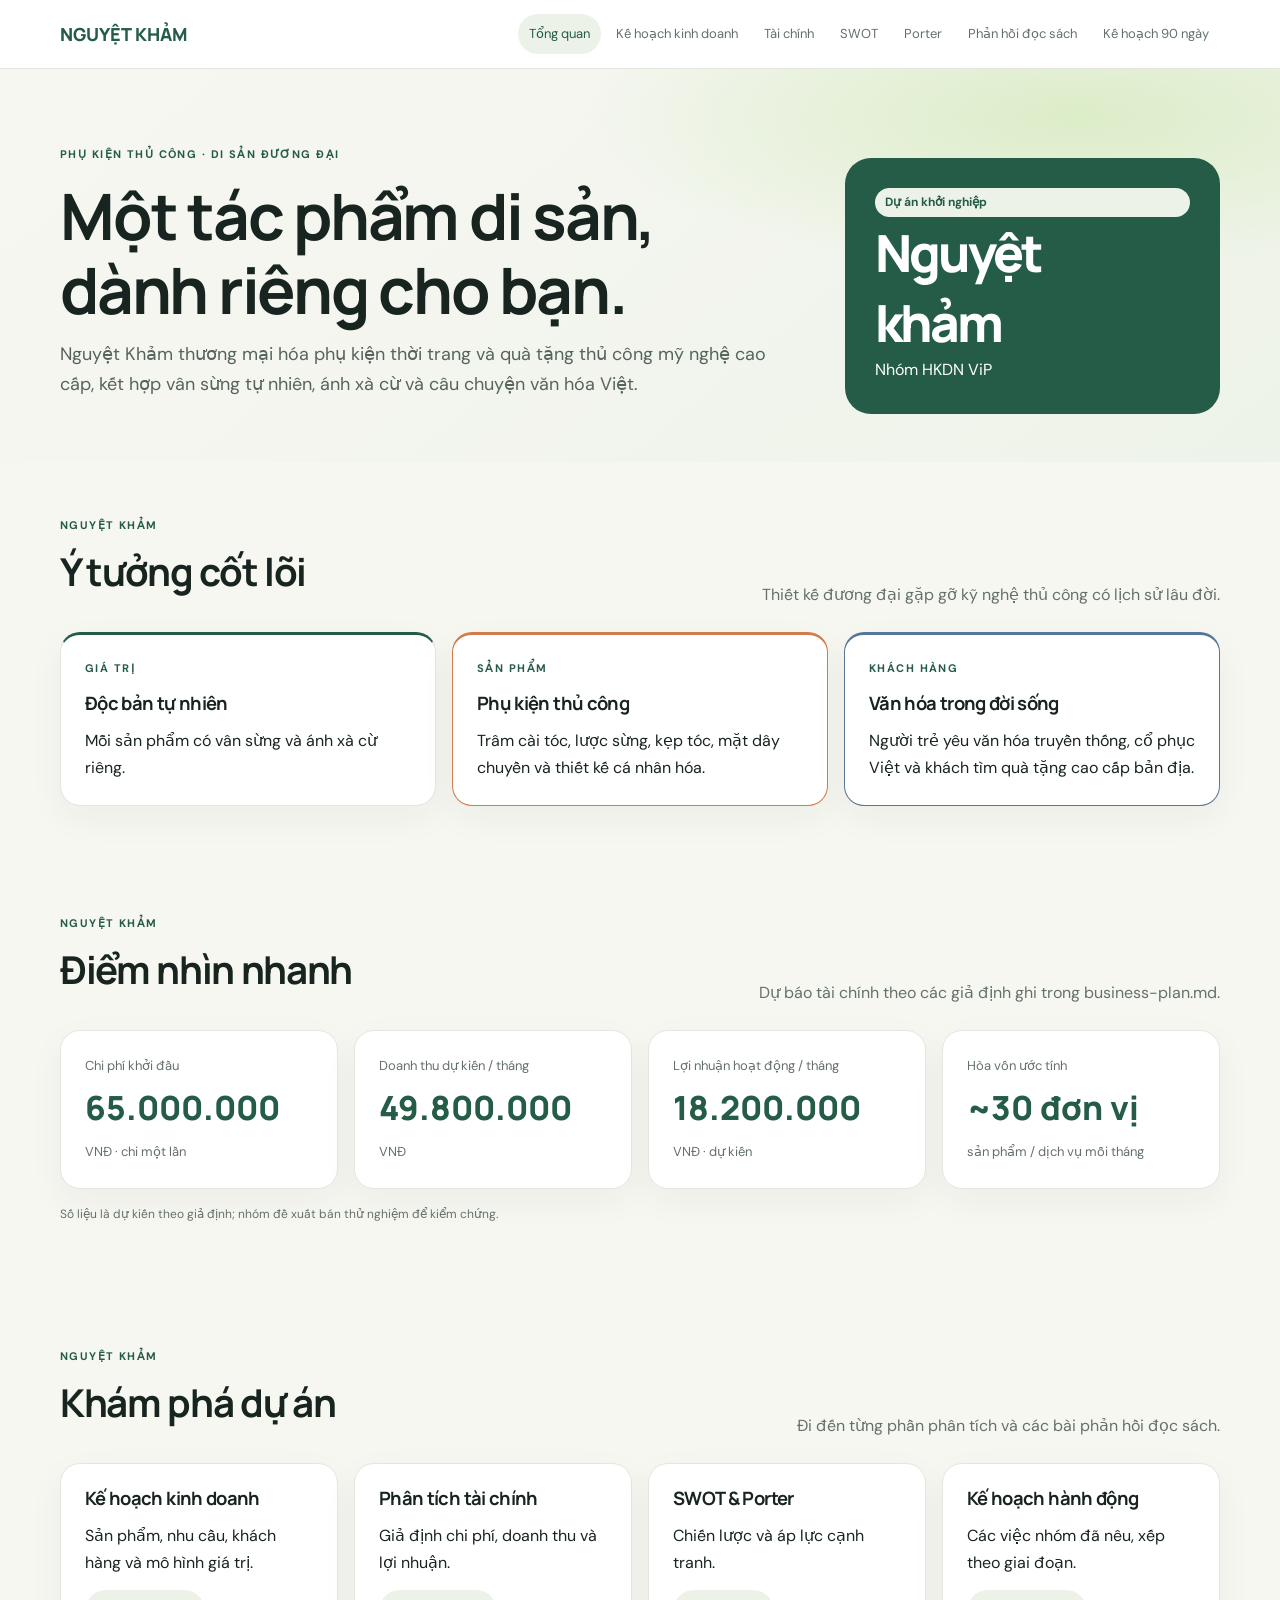
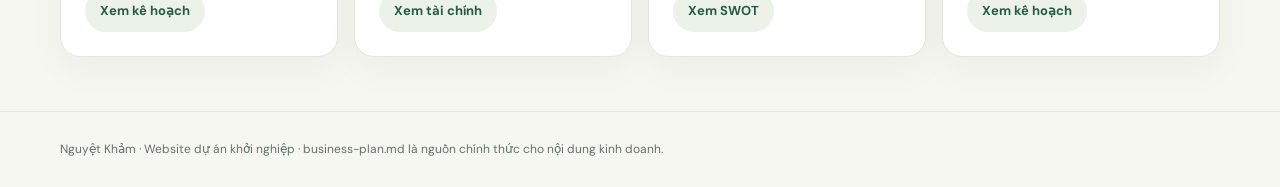
==== index.html @ fa580895 "Add files via upload" ====
<!doctype html><html lang="vi"><head><meta charset="utf-8"><meta name="viewport" content="width=device-width,initial-scale=1"><title>Tổng quan · Nguyệt Khảm</title><link rel="stylesheet" href="style.css"></head><body><header class="topbar"><div class="container nav"><a class="brand" href="index.html">NGUYỆT KHẢM</a><nav class="links"><a class="active" href="index.html">Tổng quan</a><a class="" href="business-plan.html">Kế hoạch kinh doanh</a><a class="" href="financial-analysis.html">Tài chính</a><a class="" href="swot.html">SWOT</a><a class="" href="five-forces.html">Porter</a><a class="" href="reflections.html">Phản hồi đọc sách</a><a class="" href="action-plan.html">Kế hoạch 90 ngày</a></nav></div></header><section class="hero"><div class="container hero-grid"><div><div class="eyebrow">Phụ kiện thủ công · Di sản đương đại</div><h1>Một tác phẩm di sản, dành riêng cho bạn.</h1><p class="lede">Nguyệt Khảm thương mại hóa phụ kiện thời trang và quà tặng thủ công mỹ nghệ cao cấp, kết hợp vân sừng tự nhiên, ánh xà cừ và câu chuyện văn hóa Việt.</p></div><div class="hero-mark"><span class="pill">Dự án khởi nghiệp</span><div class="big">Nguyệt<br>khảm</div><span>Nhóm HKDN ViP</span></div></div></section><section class="section"><div class="container"><div class="section-head"><div><div class="eyebrow">Nguyệt Khảm</div><h2>Ý tưởng cốt lõi</h2></div><p>Thiết kế đương đại gặp gỡ kỹ nghệ thủ công có lịch sử lâu đời.</p></div><div class="grid three"><article class="card accent"><div class="eyebrow">Giá trị</div><h3>Độc bản tự nhiên</h3><p>Mỗi sản phẩm có vân sừng và ánh xà cừ riêng.</p></article><article class="card accent orange"><div class="eyebrow">Sản phẩm</div><h3>Phụ kiện thủ công</h3><p>Trâm cài tóc, lược sừng, kẹp tóc, mặt dây chuyền và thiết kế cá nhân hóa.</p></article><article class="card accent blue"><div class="eyebrow">Khách hàng</div><h3>Văn hóa trong đời sống</h3><p>Người trẻ yêu văn hóa truyền thống, cổ phục Việt và khách tìm quà tặng cao cấp bản địa.</p></article></div></div></section><section class="section"><div class="container"><div class="section-head"><div><div class="eyebrow">Nguyệt Khảm</div><h2>Điểm nhìn nhanh</h2></div><p>Dự báo tài chính theo các giả định ghi trong business-plan.md.</p></div><div class="grid four"><article class="card "><div class="kpi"><div class="label">Chi phí khởi đầu</div><div class="value">65.000.000</div><small>VNĐ · chi một lần</small></div></article><article class="card "><div class="kpi"><div class="label">Doanh thu dự kiến / tháng</div><div class="value">49.800.000</div><small>VNĐ</small></div></article><article class="card "><div class="kpi"><div class="label">Lợi nhuận hoạt động / tháng</div><div class="value">18.200.000</div><small>VNĐ · dự kiến</small></div></article><article class="card "><div class="kpi"><div class="label">Hòa vốn ước tính</div><div class="value">~30 đơn vị</div><small>sản phẩm / dịch vụ mỗi tháng</small></div></article></div><p class="source">Số liệu là dự kiến theo giả định; nhóm đề xuất bán thử nghiệm để kiểm chứng.</p></div></section><section class="section"><div class="container"><div class="section-head"><div><div class="eyebrow">Nguyệt Khảm</div><h2>Khám phá dự án</h2></div><p>Đi đến từng phần phân tích và các bài phản hồi đọc sách.</p></div><div class="grid four"><article class="card "><h3>Kế hoạch kinh doanh</h3><p>Sản phẩm, nhu cầu, khách hàng và mô hình giá trị.</p><a class="button secondary" href="business-plan.html">Xem kế hoạch</a></article><article class="card "><h3>Phân tích tài chính</h3><p>Giả định chi phí, doanh thu và lợi nhuận.</p><a class="button secondary" href="financial-analysis.html">Xem tài chính</a></article><article class="card "><h3>SWOT & Porter</h3><p>Chiến lược và áp lực cạnh tranh.</p><a class="button secondary" href="swot.html">Xem SWOT</a></article><article class="card "><h3>Kế hoạch hành động</h3><p>Các việc nhóm đã nêu, xếp theo giai đoạn.</p><a class="button secondary" href="action-plan.html">Xem kế hoạch</a></article></div></div></section><footer class="footer"><div class="container">Nguyệt Khảm · Website dự án khởi nghiệp · business-plan.md là nguồn chính thức cho nội dung kinh doanh.</div></footer></body></html>
---- style.css ----
@import url('https://fonts.googleapis.com/css2?family=DM+Sans:wght@400;500;600;700&family=Manrope:wght@400;500;600;700;800&display=swap');:root{--ink:#18241f;--muted:#64716a;--paper:#f7f7f2;--line:#e4e7df;--green:#245c47;--lime:#dcef9b;--orange:#d27b4c;--blue:#56769a;--shadow:0 12px 36px #152a1c0c;--radius:20px}*{box-sizing:border-box}body{margin:0;background:var(--paper);color:var(--ink);font:16px/1.65 'DM Sans',sans-serif}a{color:inherit}h1,h2,h3{font-family:Manrope,sans-serif;line-height:1.15;letter-spacing:-.035em;margin:0 0 14px}h1{font-size:clamp(2.5rem,5vw,4.8rem);max-width:850px}h2{font-size:clamp(1.7rem,3vw,2.4rem)}h3{font-size:1.15rem}p{margin:0 0 14px}.container{width:min(1160px,calc(100% - 40px));margin:auto}.topbar{background:#fff;border-bottom:1px solid var(--line);position:sticky;top:0;z-index:10}.nav{min-height:68px;display:flex;align-items:center;justify-content:space-between;gap:20px}.brand{text-decoration:none;font:800 18px Manrope;color:var(--green);white-space:nowrap}.links{display:flex;gap:4px;overflow:auto}.links a{font-size:13px;color:var(--muted);text-decoration:none;padding:9px 11px;border-radius:99px;white-space:nowrap}.links a:hover,.links a.active{background:#edf2e8;color:var(--green)}.hero{padding:76px 0 48px;background:radial-gradient(ellipse at 84% 12%,#dcedc8 0,transparent 32%),linear-gradient(140deg,#f7f7f2,#eef3e9)}.eyebrow{text-transform:uppercase;letter-spacing:.13em;font-weight:700;font-size:11px;color:var(--green);margin-bottom:16px}.lede{max-width:740px;color:#56645c;font-size:18px}.hero-grid{display:grid;grid-template-columns:1.6fr .8fr;gap:36px;align-items:end}.hero-mark{border-radius:26px;padding:30px;background:var(--green);color:white;min-height:240px;display:flex;flex-direction:column;justify-content:space-between}.hero-mark .big{font:800 clamp(2rem,4vw,3.5rem) Manrope;letter-spacing:-.06em}.section{padding:54px 0}.section-head{display:flex;justify-content:space-between;gap:24px;align-items:end;margin-bottom:24px}.section-head p{color:var(--muted);max-width:600px;margin:0}.grid{display:grid;gap:16px}.grid.two{grid-template-columns:repeat(2,minmax(0,1fr))}.grid.three{grid-template-columns:repeat(3,minmax(0,1fr))}.grid.four{grid-template-columns:repeat(4,minmax(0,1fr))}.card{background:#fff;border:1px solid var(--line);border-radius:var(--radius);padding:24px;box-shadow:var(--shadow)}.card p:last-child{margin-bottom:0}.kpi .label{color:var(--muted);font-size:13px}.kpi .value{font:800 clamp(1.45rem,2.6vw,2.15rem) Manrope;margin:8px 0;color:var(--green)}.kpi small,.small{color:var(--muted);font-size:13px}.pill{display:inline-flex;border-radius:50px;background:#edf2e8;color:var(--green);padding:5px 10px;font-size:12px;font-weight:700}.number{font:800 13px Manrope;color:var(--green);background:var(--lime);width:34px;height:34px;border-radius:50%;display:grid;place-items:center;margin-bottom:18px}.accent{border-top:3px solid var(--green)}.accent.orange{border-color:var(--orange)}.accent.blue{border-color:var(--blue)}.accent.lime{border-color:#aac94c}.bar-list{display:grid;gap:14px;margin-top:18px}.bar-row{display:grid;grid-template-columns:minmax(110px,1fr) minmax(140px,2fr) auto;gap:14px;align-items:center;font-size:13px}.track{height:9px;border-radius:99px;background:#edf0e9;overflow:hidden}.fill{height:100%;background:var(--green);border-radius:99px}.bar-row strong{font-size:13px;white-space:nowrap}.note{padding:15px 18px;background:#f0f3e9;border-radius:14px;color:#526258;font-size:13px}.swot{min-height:238px}.swot .letter{font:800 42px Manrope;color:var(--green)}.force{position:relative;overflow:hidden;min-height:240px}.force::after{content:'';position:absolute;width:110px;height:110px;border-radius:50%;background:#eef4e7;right:-34px;top:-36px}.force>*{position:relative;z-index:1}.force-level{display:inline-block;margin:0 0 14px;border-radius:50px;padding:5px 11px;background:#f8eadf;color:#96532f;font-weight:700;font-size:13px}.table-wrap{overflow:auto;border:1px solid var(--line);border-radius:16px;background:#fff}table{border-collapse:collapse;width:100%;min-width:600px;font-size:14px}th,td{text-align:left;padding:13px 15px;border-bottom:1px solid var(--line);vertical-align:top}th{background:#f0f3e9;color:var(--muted)}.timeline{position:relative;display:grid;grid-template-columns:repeat(3,1fr);gap:18px}.timeline:before{content:'';position:absolute;height:2px;background:#d8e2d2;top:17px;left:8%;right:8%}.phase{position:relative;padding-top:48px}.phase:before{content:'';position:absolute;top:9px;left:24px;width:18px;height:18px;border:5px solid var(--paper);background:var(--green);border-radius:50%}.phase .card{height:100%}.reflection{display:flex;flex-direction:column;min-height:250px}.author{font-size:13px;color:var(--green);font-weight:700}.summary{color:#59675f;margin:14px 0 22px}.button{display:inline-flex;justify-content:center;padding:10px 15px;border-radius:99px;text-decoration:none;background:var(--green);color:#fff;font-size:13px;font-weight:700;margin-top:auto}.button.secondary{background:#edf2e8;color:var(--green)}.content{max-width:820px}.prose p{margin:0 0 16px}.footer{padding:28px 0;border-top:1px solid var(--line);font-size:12px;color:var(--muted)}.subnav{display:flex;flex-wrap:wrap;gap:8px;margin-top:23px}.subnav a,.crumb{font-size:13px;color:var(--muted)}.subnav a{border:1px solid var(--line);border-radius:50px;padding:7px 12px;text-decoration:none}.callout{background:var(--green);color:#fff;border-radius:24px;padding:30px}.callout p{color:#d9e7dc}.book-meta span{background:#f0f3e9;color:#59675f;padding:6px 10px;border-radius:50px;font-size:12px}.source{font-size:12px;color:var(--muted);margin-top:16px}.list{padding-left:19px}.list li{margin:7px 0}@media(max-width:850px){.nav{align-items:flex-start;padding:12px 0;flex-direction:column;gap:6px}.links{width:100%}.hero-grid{grid-template-columns:1fr}.hero-mark{min-height:165px}.grid.four,.grid.three{grid-template-columns:repeat(2,minmax(0,1fr))}}@media(max-width:560px){.container{width:calc(100% - 28px)}.hero{padding:52px 0 34px}.section{padding:38px 0}.section-head{display:block}.section-head p{margin-top:8px}.grid.two,.grid.three,.grid.four{grid-template-columns:1fr}.timeline{grid-template-columns:1fr;gap:0}.timeline:before{height:auto;width:2px;top:10px;bottom:20px;left:31px}.phase{padding:0 0 16px 48px}.phase:before{top:22px;left:22px}.bar-row{grid-template-columns:1fr auto}.bar-row .track{grid-column:1/-1;grid-row:2}.links a{padding:8px 9px}.card{padding:20px}}
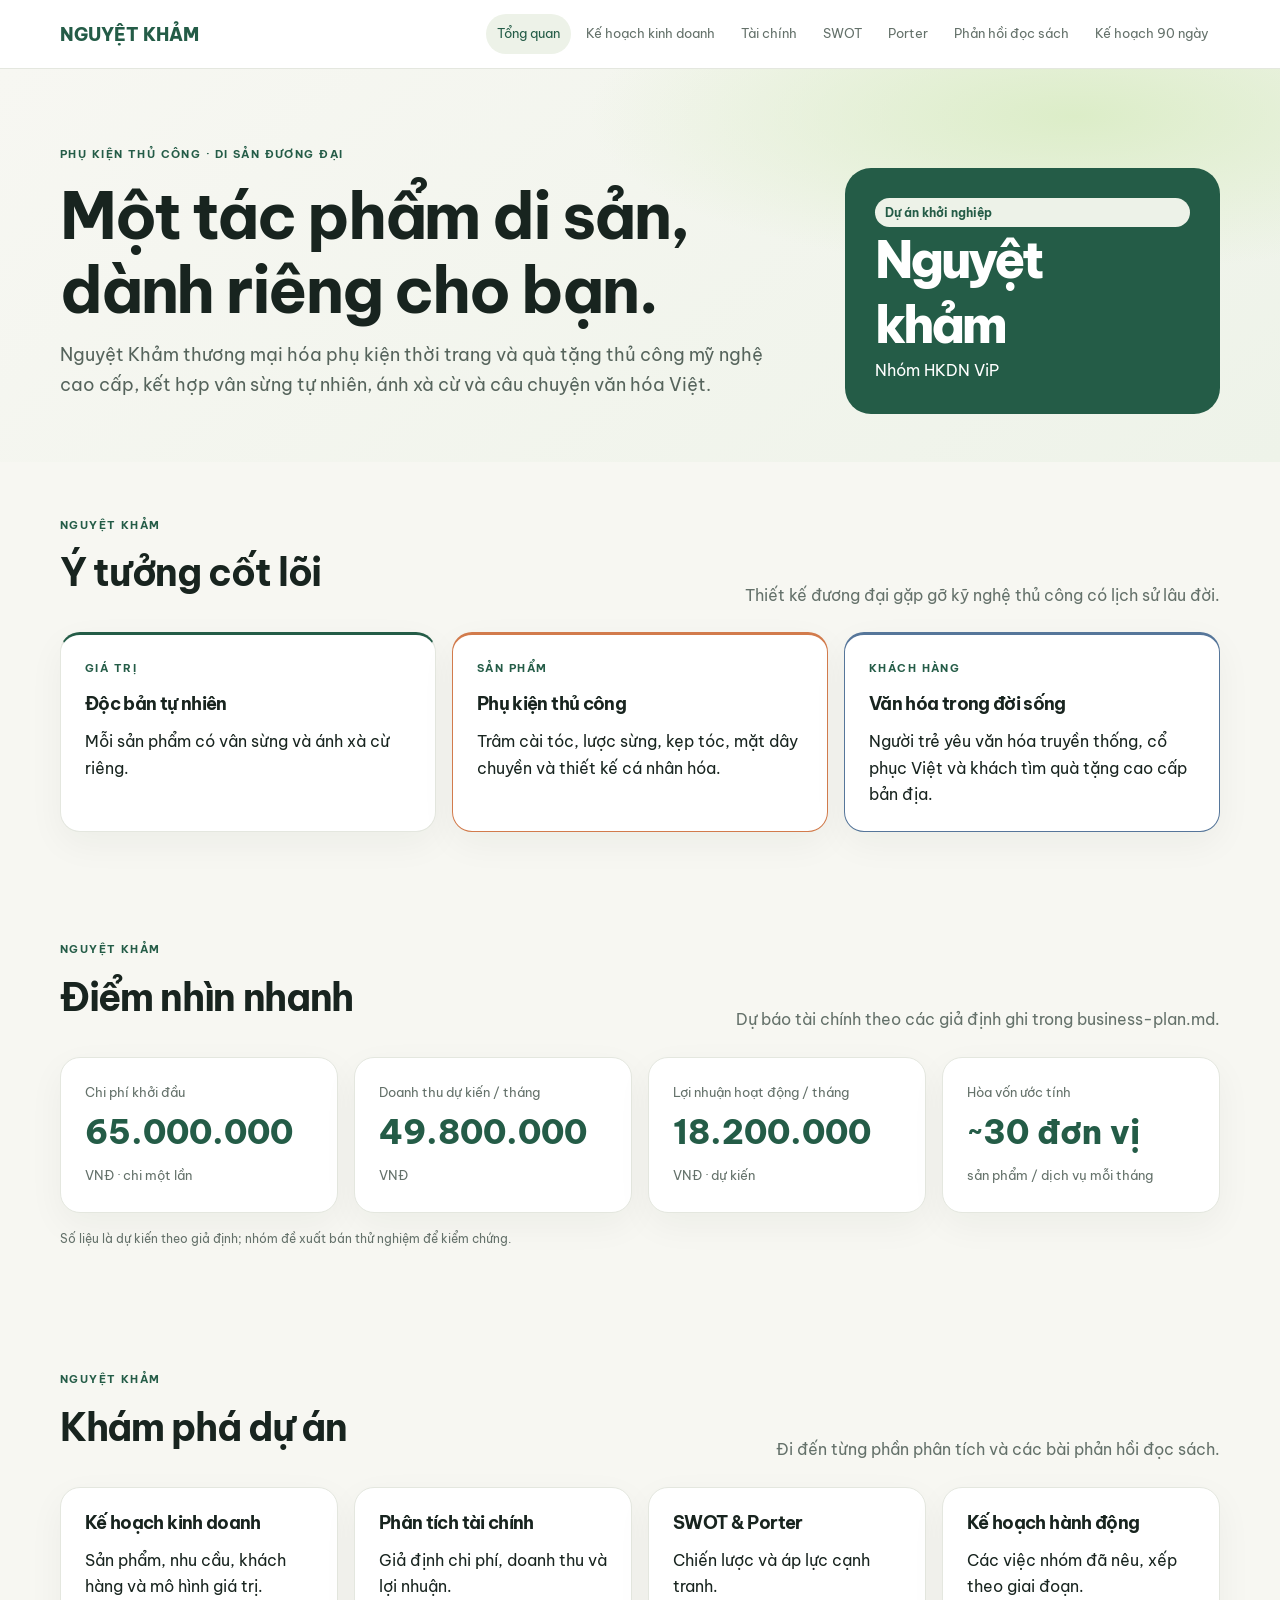
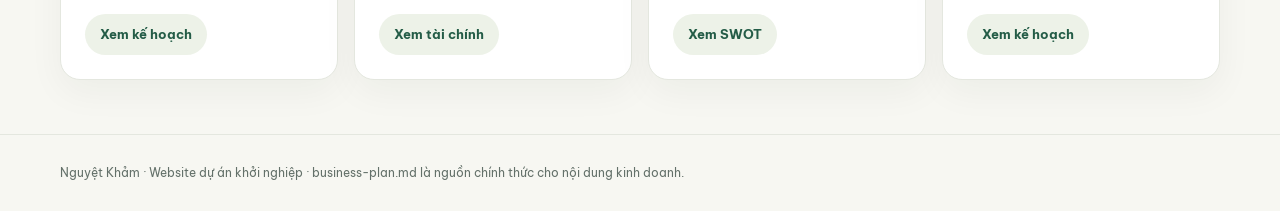
==== commit 756f728f: "đa chinh xong chu" ====
--- a/index.html
+++ b/index.html
@@ -1 +1 @@
-<!doctype html><html lang="vi"><head><meta charset="utf-8"><meta name="viewport" content="width=device-width,initial-scale=1"><title>Tổng quan · Nguyệt Khảm</title><link rel="stylesheet" href="style.css"></head><body><header class="topbar"><div class="container nav"><a class="brand" href="index.html">NGUYỆT KHẢM</a><nav class="links"><a class="active" href="index.html">Tổng quan</a><a class="" href="business-plan.html">Kế hoạch kinh doanh</a><a class="" href="financial-analysis.html">Tài chính</a><a class="" href="swot.html">SWOT</a><a class="" href="five-forces.html">Porter</a><a class="" href="reflections.html">Phản hồi đọc sách</a><a class="" href="action-plan.html">Kế hoạch 90 ngày</a></nav></div></header><section class="hero"><div class="container hero-grid"><div><div class="eyebrow">Phụ kiện thủ công · Di sản đương đại</div><h1>Một tác phẩm di sản, dành riêng cho bạn.</h1><p class="lede">Nguyệt Khảm thương mại hóa phụ kiện thời trang và quà tặng thủ công mỹ nghệ cao cấp, kết hợp vân sừng tự nhiên, ánh xà cừ và câu chuyện văn hóa Việt.</p></div><div class="hero-mark"><span class="pill">Dự án khởi nghiệp</span><div class="big">Nguyệt<br>khảm</div><span>Nhóm HKDN ViP</span></div></div></section><section class="section"><div class="container"><div class="section-head"><div><div class="eyebrow">Nguyệt Khảm</div><h2>Ý tưởng cốt lõi</h2></div><p>Thiết kế đương đại gặp gỡ kỹ nghệ thủ công có lịch sử lâu đời.</p></div><div class="grid three"><article class="card accent"><div class="eyebrow">Giá trị</div><h3>Độc bản tự nhiên</h3><p>Mỗi sản phẩm có vân sừng và ánh xà cừ riêng.</p></article><article class="card accent orange"><div class="eyebrow">Sản phẩm</div><h3>Phụ kiện thủ công</h3><p>Trâm cài tóc, lược sừng, kẹp tóc, mặt dây chuyền và thiết kế cá nhân hóa.</p></article><article class="card accent blue"><div class="eyebrow">Khách hàng</div><h3>Văn hóa trong đời sống</h3><p>Người trẻ yêu văn hóa truyền thống, cổ phục Việt và khách tìm quà tặng cao cấp bản địa.</p></article></div></div></section><section class="section"><div class="container"><div class="section-head"><div><div class="eyebrow">Nguyệt Khảm</div><h2>Điểm nhìn nhanh</h2></div><p>Dự báo tài chính theo các giả định ghi trong business-plan.md.</p></div><div class="grid four"><article class="card "><div class="kpi"><div class="label">Chi phí khởi đầu</div><div class="value">65.000.000</div><small>VNĐ · chi một lần</small></div></article><article class="card "><div class="kpi"><div class="label">Doanh thu dự kiến / tháng</div><div class="value">49.800.000</div><small>VNĐ</small></div></article><article class="card "><div class="kpi"><div class="label">Lợi nhuận hoạt động / tháng</div><div class="value">18.200.000</div><small>VNĐ · dự kiến</small></div></article><article class="card "><div class="kpi"><div class="label">Hòa vốn ước tính</div><div class="value">~30 đơn vị</div><small>sản phẩm / dịch vụ mỗi tháng</small></div></article></div><p class="source">Số liệu là dự kiến theo giả định; nhóm đề xuất bán thử nghiệm để kiểm chứng.</p></div></section><section class="section"><div class="container"><div class="section-head"><div><div class="eyebrow">Nguyệt Khảm</div><h2>Khám phá dự án</h2></div><p>Đi đến từng phần phân tích và các bài phản hồi đọc sách.</p></div><div class="grid four"><article class="card "><h3>Kế hoạch kinh doanh</h3><p>Sản phẩm, nhu cầu, khách hàng và mô hình giá trị.</p><a class="button secondary" href="business-plan.html">Xem kế hoạch</a></article><article class="card "><h3>Phân tích tài chính</h3><p>Giả định chi phí, doanh thu và lợi nhuận.</p><a class="button secondary" href="financial-analysis.html">Xem tài chính</a></article><article class="card "><h3>SWOT & Porter</h3><p>Chiến lược và áp lực cạnh tranh.</p><a class="button secondary" href="swot.html">Xem SWOT</a></article><article class="card "><h3>Kế hoạch hành động</h3><p>Các việc nhóm đã nêu, xếp theo giai đoạn.</p><a class="button secondary" href="action-plan.html">Xem kế hoạch</a></article></div></div></section><footer class="footer"><div class="container">Nguyệt Khảm · Website dự án khởi nghiệp · business-plan.md là nguồn chính thức cho nội dung kinh doanh.</div></footer></body></html>+<!doctype html><html lang="vi"><head><meta charset="UTF-8"><meta name="viewport" content="width=device-width,initial-scale=1"><title>Tổng quan · Nguyệt Khảm</title><link rel="stylesheet" href="style.css"></head><body><header class="topbar"><div class="container nav"><a class="brand" href="index.html">NGUYỆT KHẢM</a><nav class="links"><a class="active" href="index.html">Tổng quan</a><a class="" href="business-plan.html">Kế hoạch kinh doanh</a><a class="" href="financial-analysis.html">Tài chính</a><a class="" href="swot.html">SWOT</a><a class="" href="five-forces.html">Porter</a><a class="" href="reflections.html">Phản hồi đọc sách</a><a class="" href="action-plan.html">Kế hoạch 90 ngày</a></nav></div></header><section class="hero"><div class="container hero-grid"><div><div class="eyebrow">Phụ kiện thủ công · Di sản đương đại</div><h1>Một tác phẩm di sản, dành riêng cho bạn.</h1><p class="lede">Nguyệt Khảm thương mại hóa phụ kiện thời trang và quà tặng thủ công mỹ nghệ cao cấp, kết hợp vân sừng tự nhiên, ánh xà cừ và câu chuyện văn hóa Việt.</p></div><div class="hero-mark"><span class="pill">Dự án khởi nghiệp</span><div class="big">Nguyệt<br>khảm</div><span>Nhóm HKDN ViP</span></div></div></section><section class="section"><div class="container"><div class="section-head"><div><div class="eyebrow">Nguyệt Khảm</div><h2>Ý tưởng cốt lõi</h2></div><p>Thiết kế đương đại gặp gỡ kỹ nghệ thủ công có lịch sử lâu đời.</p></div><div class="grid three"><article class="card accent"><div class="eyebrow">Giá trị</div><h3>Độc bản tự nhiên</h3><p>Mỗi sản phẩm có vân sừng và ánh xà cừ riêng.</p></article><article class="card accent orange"><div class="eyebrow">Sản phẩm</div><h3>Phụ kiện thủ công</h3><p>Trâm cài tóc, lược sừng, kẹp tóc, mặt dây chuyền và thiết kế cá nhân hóa.</p></article><article class="card accent blue"><div class="eyebrow">Khách hàng</div><h3>Văn hóa trong đời sống</h3><p>Người trẻ yêu văn hóa truyền thống, cổ phục Việt và khách tìm quà tặng cao cấp bản địa.</p></article></div></div></section><section class="section"><div class="container"><div class="section-head"><div><div class="eyebrow">Nguyệt Khảm</div><h2>Điểm nhìn nhanh</h2></div><p>Dự báo tài chính theo các giả định ghi trong business-plan.md.</p></div><div class="grid four"><article class="card "><div class="kpi"><div class="label">Chi phí khởi đầu</div><div class="value">65.000.000</div><small>VNĐ · chi một lần</small></div></article><article class="card "><div class="kpi"><div class="label">Doanh thu dự kiến / tháng</div><div class="value">49.800.000</div><small>VNĐ</small></div></article><article class="card "><div class="kpi"><div class="label">Lợi nhuận hoạt động / tháng</div><div class="value">18.200.000</div><small>VNĐ · dự kiến</small></div></article><article class="card "><div class="kpi"><div class="label">Hòa vốn ước tính</div><div class="value">~30 đơn vị</div><small>sản phẩm / dịch vụ mỗi tháng</small></div></article></div><p class="source">Số liệu là dự kiến theo giả định; nhóm đề xuất bán thử nghiệm để kiểm chứng.</p></div></section><section class="section"><div class="container"><div class="section-head"><div><div class="eyebrow">Nguyệt Khảm</div><h2>Khám phá dự án</h2></div><p>Đi đến từng phần phân tích và các bài phản hồi đọc sách.</p></div><div class="grid four"><article class="card "><h3>Kế hoạch kinh doanh</h3><p>Sản phẩm, nhu cầu, khách hàng và mô hình giá trị.</p><a class="button secondary" href="business-plan.html">Xem kế hoạch</a></article><article class="card "><h3>Phân tích tài chính</h3><p>Giả định chi phí, doanh thu và lợi nhuận.</p><a class="button secondary" href="financial-analysis.html">Xem tài chính</a></article><article class="card "><h3>SWOT & Porter</h3><p>Chiến lược và áp lực cạnh tranh.</p><a class="button secondary" href="swot.html">Xem SWOT</a></article><article class="card "><h3>Kế hoạch hành động</h3><p>Các việc nhóm đã nêu, xếp theo giai đoạn.</p><a class="button secondary" href="action-plan.html">Xem kế hoạch</a></article></div></div></section><footer class="footer"><div class="container">Nguyệt Khảm · Website dự án khởi nghiệp · business-plan.md là nguồn chính thức cho nội dung kinh doanh.</div></footer></body></html>
--- a/style.css
+++ b/style.css
@@ -1 +1 @@
-@import url('https://fonts.googleapis.com/css2?family=DM+Sans:wght@400;500;600;700&family=Manrope:wght@400;500;600;700;800&display=swap');:root{--ink:#18241f;--muted:#64716a;--paper:#f7f7f2;--line:#e4e7df;--green:#245c47;--lime:#dcef9b;--orange:#d27b4c;--blue:#56769a;--shadow:0 12px 36px #152a1c0c;--radius:20px}*{box-sizing:border-box}body{margin:0;background:var(--paper);color:var(--ink);font:16px/1.65 'DM Sans',sans-serif}a{color:inherit}h1,h2,h3{font-family:Manrope,sans-serif;line-height:1.15;letter-spacing:-.035em;margin:0 0 14px}h1{font-size:clamp(2.5rem,5vw,4.8rem);max-width:850px}h2{font-size:clamp(1.7rem,3vw,2.4rem)}h3{font-size:1.15rem}p{margin:0 0 14px}.container{width:min(1160px,calc(100% - 40px));margin:auto}.topbar{background:#fff;border-bottom:1px solid var(--line);position:sticky;top:0;z-index:10}.nav{min-height:68px;display:flex;align-items:center;justify-content:space-between;gap:20px}.brand{text-decoration:none;font:800 18px Manrope;color:var(--green);white-space:nowrap}.links{display:flex;gap:4px;overflow:auto}.links a{font-size:13px;color:var(--muted);text-decoration:none;padding:9px 11px;border-radius:99px;white-space:nowrap}.links a:hover,.links a.active{background:#edf2e8;color:var(--green)}.hero{padding:76px 0 48px;background:radial-gradient(ellipse at 84% 12%,#dcedc8 0,transparent 32%),linear-gradient(140deg,#f7f7f2,#eef3e9)}.eyebrow{text-transform:uppercase;letter-spacing:.13em;font-weight:700;font-size:11px;color:var(--green);margin-bottom:16px}.lede{max-width:740px;color:#56645c;font-size:18px}.hero-grid{display:grid;grid-template-columns:1.6fr .8fr;gap:36px;align-items:end}.hero-mark{border-radius:26px;padding:30px;background:var(--green);color:white;min-height:240px;display:flex;flex-direction:column;justify-content:space-between}.hero-mark .big{font:800 clamp(2rem,4vw,3.5rem) Manrope;letter-spacing:-.06em}.section{padding:54px 0}.section-head{display:flex;justify-content:space-between;gap:24px;align-items:end;margin-bottom:24px}.section-head p{color:var(--muted);max-width:600px;margin:0}.grid{display:grid;gap:16px}.grid.two{grid-template-columns:repeat(2,minmax(0,1fr))}.grid.three{grid-template-columns:repeat(3,minmax(0,1fr))}.grid.four{grid-template-columns:repeat(4,minmax(0,1fr))}.card{background:#fff;border:1px solid var(--line);border-radius:var(--radius);padding:24px;box-shadow:var(--shadow)}.card p:last-child{margin-bottom:0}.kpi .label{color:var(--muted);font-size:13px}.kpi .value{font:800 clamp(1.45rem,2.6vw,2.15rem) Manrope;margin:8px 0;color:var(--green)}.kpi small,.small{color:var(--muted);font-size:13px}.pill{display:inline-flex;border-radius:50px;background:#edf2e8;color:var(--green);padding:5px 10px;font-size:12px;font-weight:700}.number{font:800 13px Manrope;color:var(--green);background:var(--lime);width:34px;height:34px;border-radius:50%;display:grid;place-items:center;margin-bottom:18px}.accent{border-top:3px solid var(--green)}.accent.orange{border-color:var(--orange)}.accent.blue{border-color:var(--blue)}.accent.lime{border-color:#aac94c}.bar-list{display:grid;gap:14px;margin-top:18px}.bar-row{display:grid;grid-template-columns:minmax(110px,1fr) minmax(140px,2fr) auto;gap:14px;align-items:center;font-size:13px}.track{height:9px;border-radius:99px;background:#edf0e9;overflow:hidden}.fill{height:100%;background:var(--green);border-radius:99px}.bar-row strong{font-size:13px;white-space:nowrap}.note{padding:15px 18px;background:#f0f3e9;border-radius:14px;color:#526258;font-size:13px}.swot{min-height:238px}.swot .letter{font:800 42px Manrope;color:var(--green)}.force{position:relative;overflow:hidden;min-height:240px}.force::after{content:'';position:absolute;width:110px;height:110px;border-radius:50%;background:#eef4e7;right:-34px;top:-36px}.force>*{position:relative;z-index:1}.force-level{display:inline-block;margin:0 0 14px;border-radius:50px;padding:5px 11px;background:#f8eadf;color:#96532f;font-weight:700;font-size:13px}.table-wrap{overflow:auto;border:1px solid var(--line);border-radius:16px;background:#fff}table{border-collapse:collapse;width:100%;min-width:600px;font-size:14px}th,td{text-align:left;padding:13px 15px;border-bottom:1px solid var(--line);vertical-align:top}th{background:#f0f3e9;color:var(--muted)}.timeline{position:relative;display:grid;grid-template-columns:repeat(3,1fr);gap:18px}.timeline:before{content:'';position:absolute;height:2px;background:#d8e2d2;top:17px;left:8%;right:8%}.phase{position:relative;padding-top:48px}.phase:before{content:'';position:absolute;top:9px;left:24px;width:18px;height:18px;border:5px solid var(--paper);background:var(--green);border-radius:50%}.phase .card{height:100%}.reflection{display:flex;flex-direction:column;min-height:250px}.author{font-size:13px;color:var(--green);font-weight:700}.summary{color:#59675f;margin:14px 0 22px}.button{display:inline-flex;justify-content:center;padding:10px 15px;border-radius:99px;text-decoration:none;background:var(--green);color:#fff;font-size:13px;font-weight:700;margin-top:auto}.button.secondary{background:#edf2e8;color:var(--green)}.content{max-width:820px}.prose p{margin:0 0 16px}.footer{padding:28px 0;border-top:1px solid var(--line);font-size:12px;color:var(--muted)}.subnav{display:flex;flex-wrap:wrap;gap:8px;margin-top:23px}.subnav a,.crumb{font-size:13px;color:var(--muted)}.subnav a{border:1px solid var(--line);border-radius:50px;padding:7px 12px;text-decoration:none}.callout{background:var(--green);color:#fff;border-radius:24px;padding:30px}.callout p{color:#d9e7dc}.book-meta span{background:#f0f3e9;color:#59675f;padding:6px 10px;border-radius:50px;font-size:12px}.source{font-size:12px;color:var(--muted);margin-top:16px}.list{padding-left:19px}.list li{margin:7px 0}@media(max-width:850px){.nav{align-items:flex-start;padding:12px 0;flex-direction:column;gap:6px}.links{width:100%}.hero-grid{grid-template-columns:1fr}.hero-mark{min-height:165px}.grid.four,.grid.three{grid-template-columns:repeat(2,minmax(0,1fr))}}@media(max-width:560px){.container{width:calc(100% - 28px)}.hero{padding:52px 0 34px}.section{padding:38px 0}.section-head{display:block}.section-head p{margin-top:8px}.grid.two,.grid.three,.grid.four{grid-template-columns:1fr}.timeline{grid-template-columns:1fr;gap:0}.timeline:before{height:auto;width:2px;top:10px;bottom:20px;left:31px}.phase{padding:0 0 16px 48px}.phase:before{top:22px;left:22px}.bar-row{grid-template-columns:1fr auto}.bar-row .track{grid-column:1/-1;grid-row:2}.links a{padding:8px 9px}.card{padding:20px}}
+@import url('https://fonts.googleapis.com/css2?family=Be+Vietnam+Pro:wght@400;500;600;700;800&family=Noto+Sans:wght@400;500;600;700;800&display=swap');*{font-family:"Be Vietnam Pro", "Noto Sans", "Segoe UI", Arial, sans-serif}:root{--ink:#18241f;--muted:#64716a;--paper:#f7f7f2;--line:#e4e7df;--green:#245c47;--lime:#dcef9b;--orange:#d27b4c;--blue:#56769a;--shadow:0 12px 36px #152a1c0c;--radius:20px}*{box-sizing:border-box}body{margin:0;background:var(--paper);color:var(--ink);font:16px/1.65 "Be Vietnam Pro", "Noto Sans", "Segoe UI", Arial, sans-serif}a{color:inherit}h1,h2,h3{font-family:"Be Vietnam Pro", "Noto Sans", "Segoe UI", Arial, sans-serif;line-height:1.15;letter-spacing:-.035em;margin:0 0 14px}h1{font-size:clamp(2.5rem,5vw,4.8rem);max-width:850px}h2{font-size:clamp(1.7rem,3vw,2.4rem)}h3{font-size:1.15rem}p{margin:0 0 14px}.container{width:min(1160px,calc(100% - 40px));margin:auto}.topbar{background:#fff;border-bottom:1px solid var(--line);position:sticky;top:0;z-index:10}.nav{min-height:68px;display:flex;align-items:center;justify-content:space-between;gap:20px}.brand{text-decoration:none;font:800 18px "Be Vietnam Pro", "Noto Sans", "Segoe UI", Arial, sans-serif;color:var(--green);white-space:nowrap}.links{display:flex;gap:4px;overflow:auto}.links a{font-size:13px;color:var(--muted);text-decoration:none;padding:9px 11px;border-radius:99px;white-space:nowrap}.links a:hover,.links a.active{background:#edf2e8;color:var(--green)}.hero{padding:76px 0 48px;background:radial-gradient(ellipse at 84% 12%,#dcedc8 0,transparent 32%),linear-gradient(140deg,#f7f7f2,#eef3e9)}.eyebrow{text-transform:uppercase;letter-spacing:.13em;font-weight:700;font-size:11px;color:var(--green);margin-bottom:16px}.lede{max-width:740px;color:#56645c;font-size:18px}.hero-grid{display:grid;grid-template-columns:1.6fr .8fr;gap:36px;align-items:end}.hero-mark{border-radius:26px;padding:30px;background:var(--green);color:white;min-height:240px;display:flex;flex-direction:column;justify-content:space-between}.hero-mark .big{font:800 clamp(2rem,4vw,3.5rem) "Be Vietnam Pro", "Noto Sans", "Segoe UI", Arial, sans-serif;letter-spacing:-.06em}.section{padding:54px 0}.section-head{display:flex;justify-content:space-between;gap:24px;align-items:end;margin-bottom:24px}.section-head p{color:var(--muted);max-width:600px;margin:0}.grid{display:grid;gap:16px}.grid.two{grid-template-columns:repeat(2,minmax(0,1fr))}.grid.three{grid-template-columns:repeat(3,minmax(0,1fr))}.grid.four{grid-template-columns:repeat(4,minmax(0,1fr))}.card{background:#fff;border:1px solid var(--line);border-radius:var(--radius);padding:24px;box-shadow:var(--shadow)}.card p:last-child{margin-bottom:0}.kpi .label{color:var(--muted);font-size:13px}.kpi .value{font:800 clamp(1.45rem,2.6vw,2.15rem) "Be Vietnam Pro", "Noto Sans", "Segoe UI", Arial, sans-serif;margin:8px 0;color:var(--green)}.kpi small,.small{color:var(--muted);font-size:13px}.pill{display:inline-flex;border-radius:50px;background:#edf2e8;color:var(--green);padding:5px 10px;font-size:12px;font-weight:700}.number{font:800 13px "Be Vietnam Pro", "Noto Sans", "Segoe UI", Arial, sans-serif;color:var(--green);background:var(--lime);width:34px;height:34px;border-radius:50%;display:grid;place-items:center;margin-bottom:18px}.accent{border-top:3px solid var(--green)}.accent.orange{border-color:var(--orange)}.accent.blue{border-color:var(--blue)}.accent.lime{border-color:#aac94c}.bar-list{display:grid;gap:14px;margin-top:18px}.bar-row{display:grid;grid-template-columns:minmax(110px,1fr) minmax(140px,2fr) auto;gap:14px;align-items:center;font-size:13px}.track{height:9px;border-radius:99px;background:#edf0e9;overflow:hidden}.fill{height:100%;background:var(--green);border-radius:99px}.bar-row strong{font-size:13px;white-space:nowrap}.note{padding:15px 18px;background:#f0f3e9;border-radius:14px;color:#526258;font-size:13px}.swot{min-height:238px}.swot .letter{font:800 42px "Be Vietnam Pro", "Noto Sans", "Segoe UI", Arial, sans-serif;color:var(--green)}.force{position:relative;overflow:hidden;min-height:240px}.force::after{content:'';position:absolute;width:110px;height:110px;border-radius:50%;background:#eef4e7;right:-34px;top:-36px}.force>*{position:relative;z-index:1}.force-level{display:inline-block;margin:0 0 14px;border-radius:50px;padding:5px 11px;background:#f8eadf;color:#96532f;font-weight:700;font-size:13px}.table-wrap{overflow:auto;border:1px solid var(--line);border-radius:16px;background:#fff}table{border-collapse:collapse;width:100%;min-width:600px;font-size:14px}th,td{text-align:left;padding:13px 15px;border-bottom:1px solid var(--line);vertical-align:top}th{background:#f0f3e9;color:var(--muted)}.timeline{position:relative;display:grid;grid-template-columns:repeat(3,1fr);gap:18px}.timeline:before{content:'';position:absolute;height:2px;background:#d8e2d2;top:17px;left:8%;right:8%}.phase{position:relative;padding-top:48px}.phase:before{content:'';position:absolute;top:9px;left:24px;width:18px;height:18px;border:5px solid var(--paper);background:var(--green);border-radius:50%}.phase .card{height:100%}.reflection{display:flex;flex-direction:column;min-height:250px}.author{font-size:13px;color:var(--green);font-weight:700}.summary{color:#59675f;margin:14px 0 22px}.button{display:inline-flex;justify-content:center;padding:10px 15px;border-radius:99px;text-decoration:none;background:var(--green);color:#fff;font-size:13px;font-weight:700;margin-top:auto}.button.secondary{background:#edf2e8;color:var(--green)}.content{max-width:820px}.prose p{margin:0 0 16px}.footer{padding:28px 0;border-top:1px solid var(--line);font-size:12px;color:var(--muted)}.subnav{display:flex;flex-wrap:wrap;gap:8px;margin-top:23px}.subnav a,.crumb{font-size:13px;color:var(--muted)}.subnav a{border:1px solid var(--line);border-radius:50px;padding:7px 12px;text-decoration:none}.callout{background:var(--green);color:#fff;border-radius:24px;padding:30px}.callout p{color:#d9e7dc}.book-meta span{background:#f0f3e9;color:#59675f;padding:6px 10px;border-radius:50px;font-size:12px}.source{font-size:12px;color:var(--muted);margin-top:16px}.list{padding-left:19px}.list li{margin:7px 0}@media(max-width:850px){.nav{align-items:flex-start;padding:12px 0;flex-direction:column;gap:6px}.links{width:100%}.hero-grid{grid-template-columns:1fr}.hero-mark{min-height:165px}.grid.four,.grid.three{grid-template-columns:repeat(2,minmax(0,1fr))}}@media(max-width:560px){.container{width:calc(100% - 28px)}.hero{padding:52px 0 34px}.section{padding:38px 0}.section-head{display:block}.section-head p{margin-top:8px}.grid.two,.grid.three,.grid.four{grid-template-columns:1fr}.timeline{grid-template-columns:1fr;gap:0}.timeline:before{height:auto;width:2px;top:10px;bottom:20px;left:31px}.phase{padding:0 0 16px 48px}.phase:before{top:22px;left:22px}.bar-row{grid-template-columns:1fr auto}.bar-row .track{grid-column:1/-1;grid-row:2}.links a{padding:8px 9px}.card{padding:20px}}
